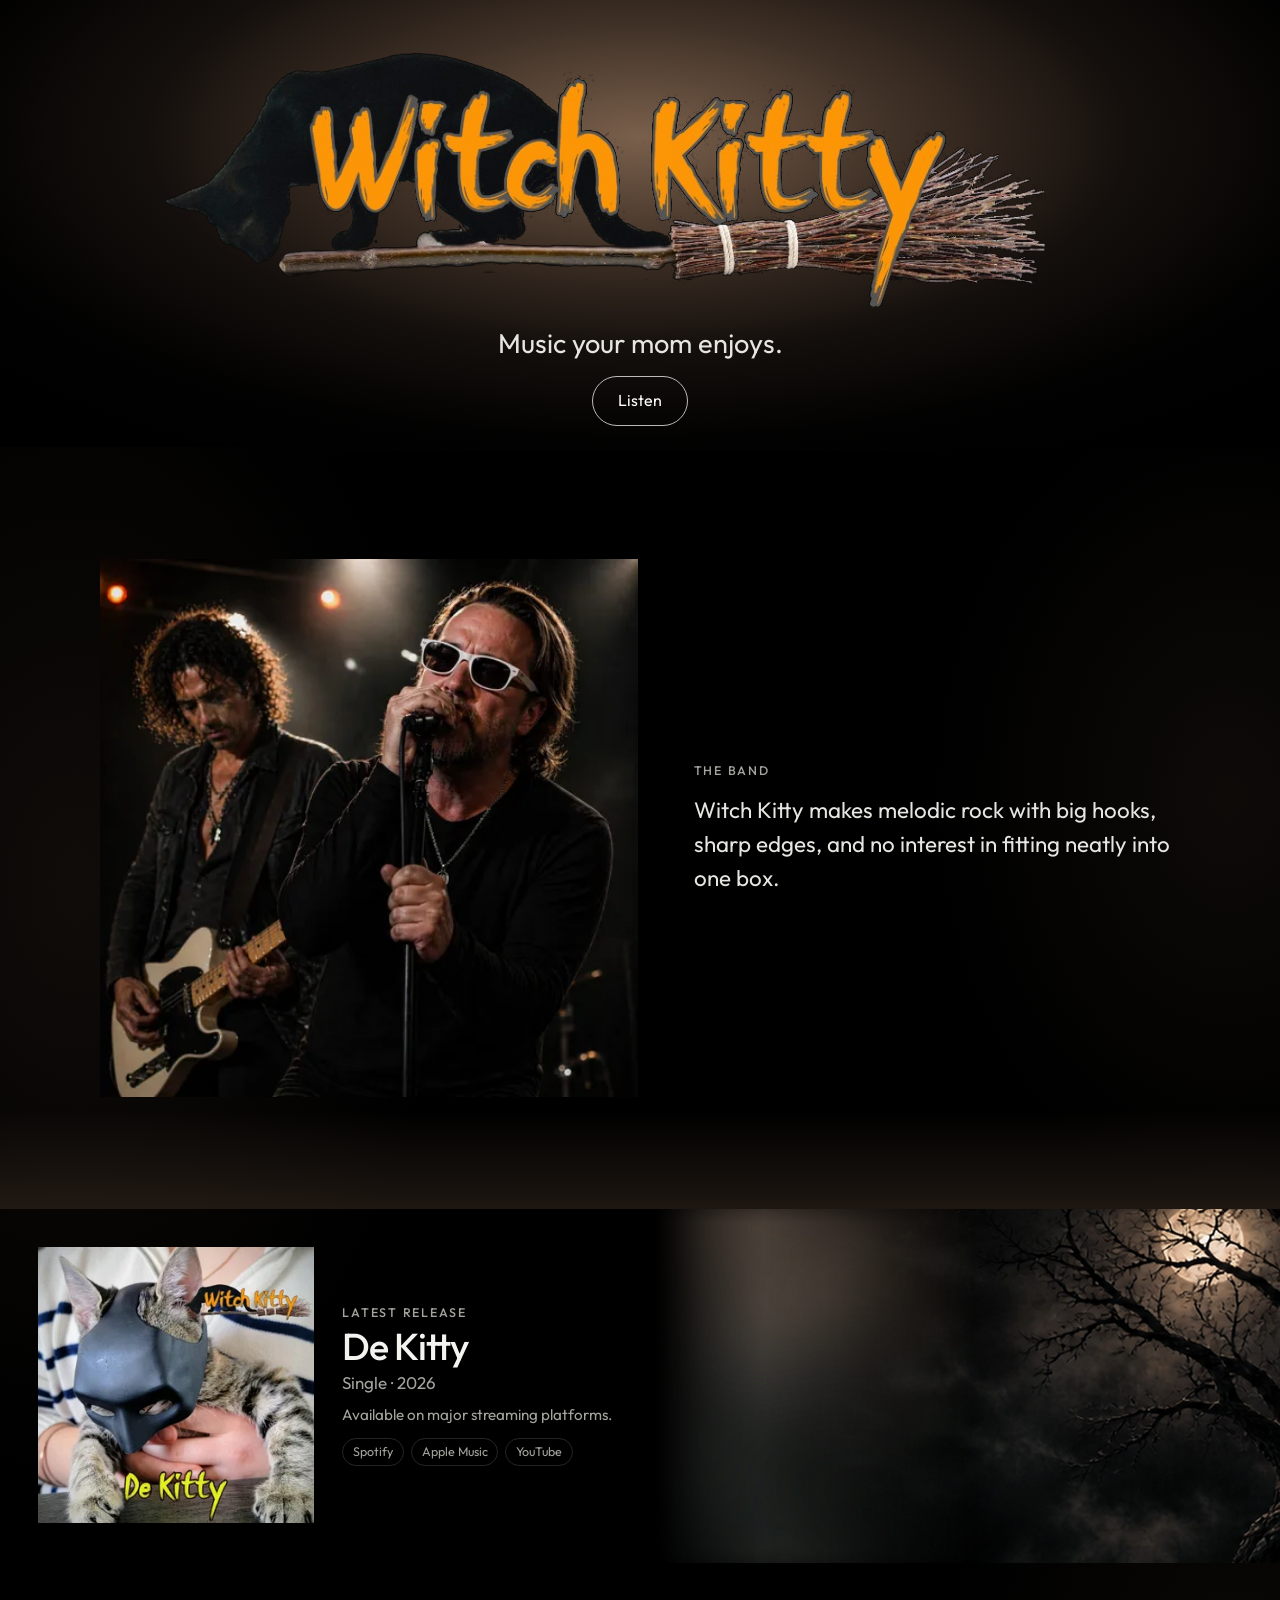
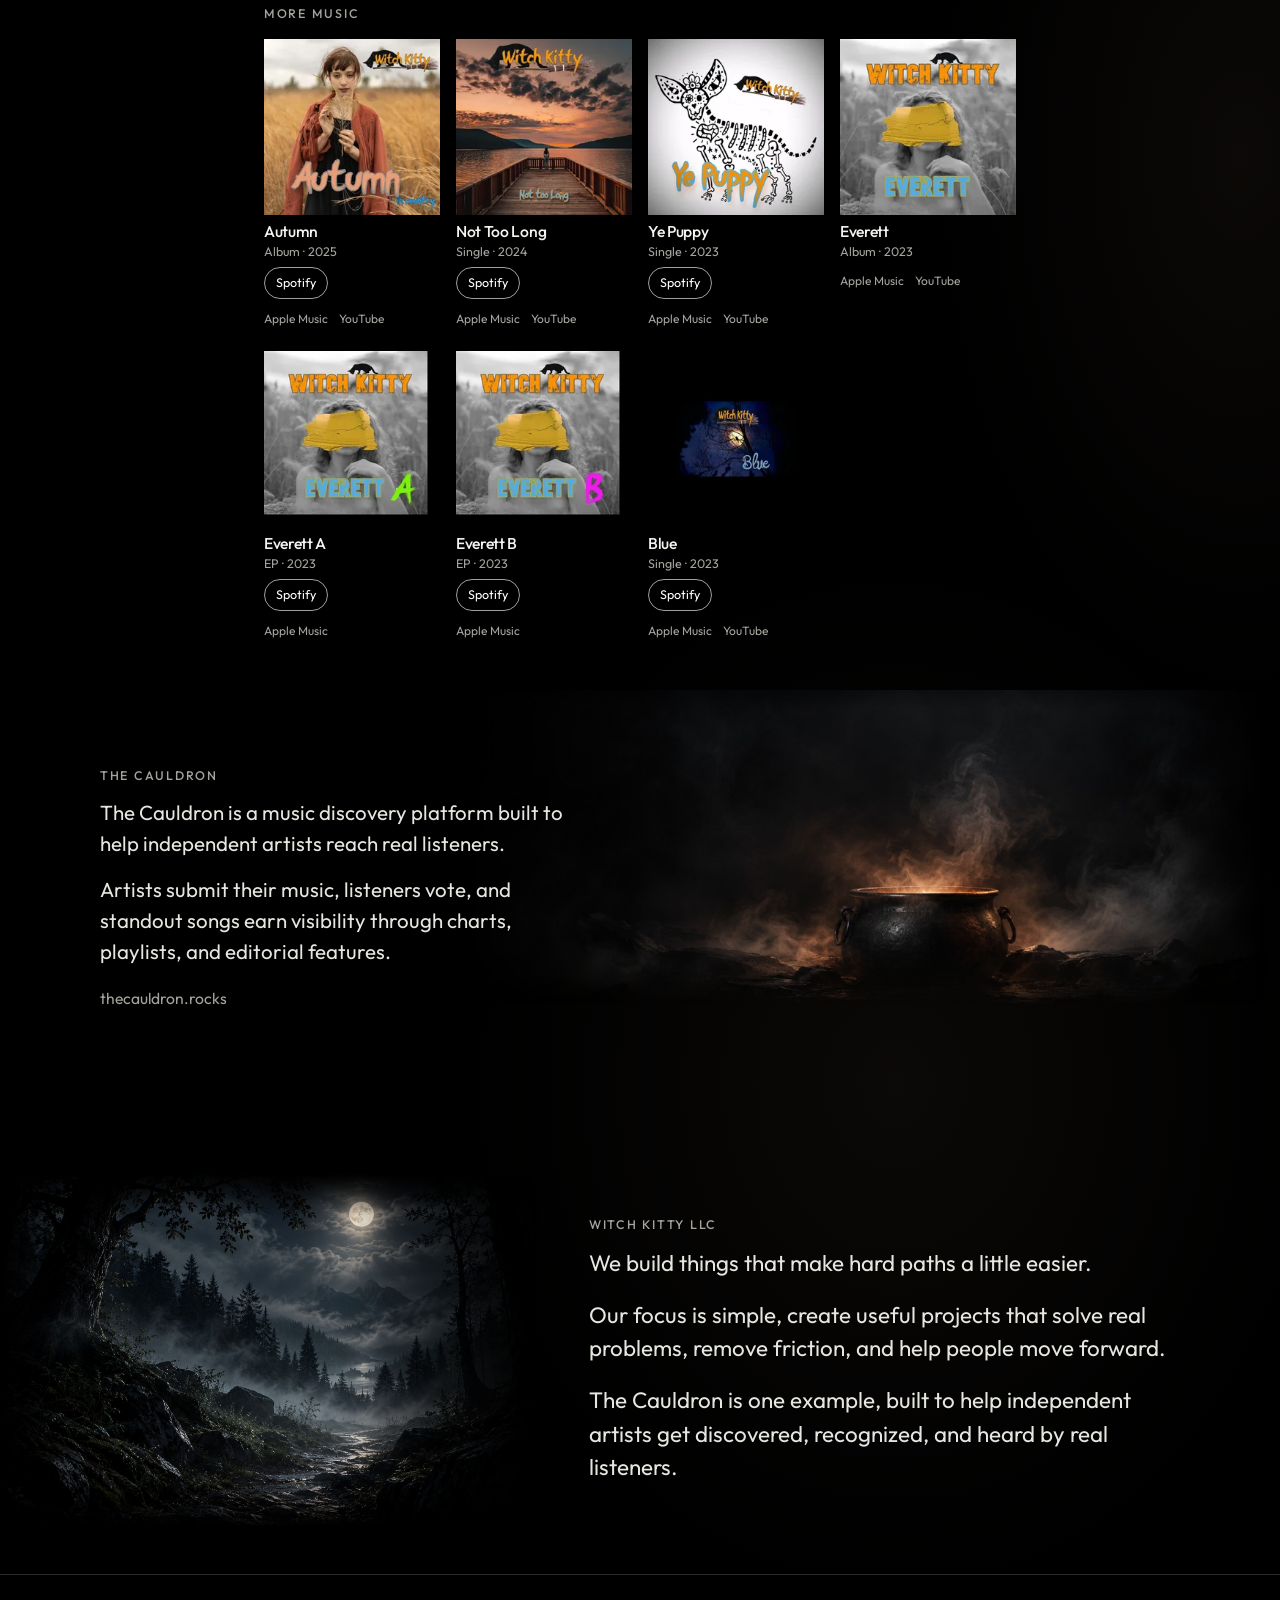
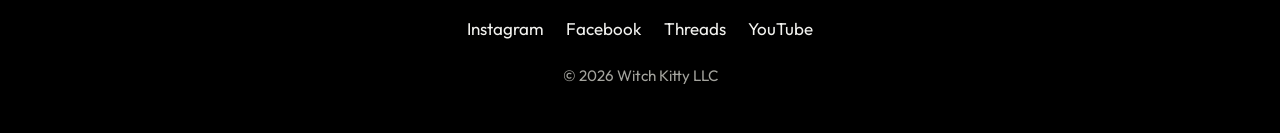
==== index.html @ fb74b69f "Publish the Witch Kitty site." ====
<!DOCTYPE html><html lang="en"> <head><meta charset="utf-8"><meta name="viewport" content="width=device-width, initial-scale=1"><title>Witch Kitty</title><meta name="description" content="Witch Kitty is an independent rock band. Listen to De Kitty, Autumn, and Everett."><meta name="theme-color" content="#000000"><link rel="icon" type="image/png" href="/favicon.png"><link rel="stylesheet" href="/_astro/index.DstU1QeK.css"></head> <body> <a class="skip" href="#band">Skip to content</a> <header class="hero"> <div class="hero-inner"> <svg class="logo-filter" aria-hidden="true"> <filter id="logo-matte" color-interpolation-filters="sRGB"> <feColorMatrix type="matrix" values="1 0 0 0 0  0 1 0 0 0  0 0 1 0 0  1 1 1 0 0"></feColorMatrix> <feComponentTransfer> <feFuncA type="linear" slope="7" intercept="-0.12"></feFuncA> </feComponentTransfer> </filter> </svg> <h1 class="logo-stage"> <img class="logo" src="/brand/witch-kitty-logo.jpg" alt="Witch Kitty" width="1024" height="576"> </h1> <p class="tagline">Music your mom enjoys.</p> <a class="button" href="#latest">Listen</a> </div> </header> <main> <section id="band"> <div class="wrap band-grid">  <img src="/_astro/band.JCL_UAm9_Z2qeycS.webp" srcset="/_astro/band.JCL_UAm9_28IfKF.webp 480w, /_astro/band.JCL_UAm9_2amEPX.webp 800w, /_astro/band.JCL_UAm9_Z2qeycS.webp 1024w" alt="Witch Kitty performing live" sizes="(min-width: 800px) 46vw, calc(100vw - 2.5rem)" loading="lazy" decoding="async" width="1024" height="1024" class="band-photo"> <div> <p class="kicker">The band</p> <p class="lede">Witch Kitty makes melodic rock with big hooks, sharp edges, and no interest in fitting neatly into one box.</p> </div> </div> </section> <section id="latest"> <img class="latest-scene" src="/atmosphere/de-kitty-night.jpg" alt="" width="1024" height="760"> <div class="wrap"> <div class="latest-grid">  <img src="/_astro/de-kitty.CbPsnACH_Z2pOJH9.webp" srcset="/_astro/de-kitty.CbPsnACH_qdS81.webp 320w, /_astro/de-kitty.CbPsnACH_Z1BWB2R.webp 480w" alt="Cover art for De Kitty" sizes="(min-width: 800px) 276px, 188px" loading="lazy" decoding="async" width="1600" height="1600" class="cover"> <div> <p class="kicker">Latest release</p> <h2 class="release-title">De Kitty</h2> <p class="meta">Single · 2026</p> <p class="availability">Available on major streaming platforms.</p> <div class="link-row"> <a href="https://open.spotify.com/album/5YMNlV4ACpWe46tuqGqrWU" target="_blank" rel="noopener noreferrer"> Spotify <span class="sr-only"> (opens in a new tab)</span> </a><a href="https://music.apple.com/us/album/de-kitty-single/1869797166" target="_blank" rel="noopener noreferrer"> Apple Music <span class="sr-only"> (opens in a new tab)</span> </a><a href="https://www.youtube.com/watch?v=NSsSqsf6B6Y" target="_blank" rel="noopener noreferrer"> YouTube <span class="sr-only"> (opens in a new tab)</span> </a> </div> </div> </div> </div> </section> <section id="music"> <div class="wrap"> <h2 class="kicker">More music</h2> <div class="music-grid"> <article class="discog-card">  <img src="/_astro/autumn.w_M3eqvc_Z1P8E7l.webp" srcset="/_astro/autumn.w_M3eqvc_2pqRMU.webp 240w, /_astro/autumn.w_M3eqvc_ZCiSOW.webp 400w, /_astro/autumn.w_M3eqvc_2do0KJ.webp 640w" alt="Cover art for Autumn" sizes="(min-width: 1040px) 240px, (min-width: 700px) 30vw, 46vw" loading="lazy" decoding="async" width="1600" height="1600" class="discog-art"> <h3 class="discog-title">Autumn</h3> <p class="discog-meta"> Album · 2025 </p>  <div class="discog-actions"> <a class="discog-primary" href="https://open.spotify.com/album/79o7CGjTcgGjBQBh024Rbw" target="_blank" rel="noopener noreferrer"> Spotify <span class="sr-only"> (opens in a new tab)</span> </a> <div class="discog-secondary"> <a href="https://music.apple.com/us/album/autumn/1814687927" target="_blank" rel="noopener noreferrer"> Apple Music <span class="sr-only"> (opens in a new tab)</span> </a><a href="https://www.youtube.com/playlist?list=OLAK5uy_npgWXmhZfXyJ3zF5RiyBjs9ccNzjzLhSk" target="_blank" rel="noopener noreferrer"> YouTube <span class="sr-only"> (opens in a new tab)</span> </a> </div> </div> </article><article class="discog-card">  <img src="/_astro/not-too-long.DeUDHf-M_2wyUw8.webp" srcset="/_astro/not-too-long.DeUDHf-M_2cAsvT.webp 240w, /_astro/not-too-long.DeUDHf-M_1weELK.webp 400w, /_astro/not-too-long.DeUDHf-M_Z1RgpxE.webp 640w" alt="Cover art for Not Too Long" sizes="(min-width: 1040px) 240px, (min-width: 700px) 30vw, 46vw" loading="lazy" decoding="async" width="800" height="800" class="discog-art"> <h3 class="discog-title">Not Too Long</h3> <p class="discog-meta"> Single · 2024 </p>  <div class="discog-actions"> <a class="discog-primary" href="https://open.spotify.com/album/25WzBol0HUblLsyAmoAOzF" target="_blank" rel="noopener noreferrer"> Spotify <span class="sr-only"> (opens in a new tab)</span> </a> <div class="discog-secondary"> <a href="https://music.apple.com/us/album/not-too-long-single/1724868363" target="_blank" rel="noopener noreferrer"> Apple Music <span class="sr-only"> (opens in a new tab)</span> </a><a href="https://www.youtube.com/watch?v=fK7zhIHB7Ys" target="_blank" rel="noopener noreferrer"> YouTube <span class="sr-only"> (opens in a new tab)</span> </a> </div> </div> </article><article class="discog-card">  <img src="/_astro/ye-puppy.B4413usN_1OQV1F.webp" srcset="/_astro/ye-puppy.B4413usN_Zwy7d.webp 240w, /_astro/ye-puppy.B4413usN_21TN3Q.webp 400w, /_astro/ye-puppy.B4413usN_Zczq9o.webp 640w" alt="Cover art for Ye Puppy" sizes="(min-width: 1040px) 240px, (min-width: 700px) 30vw, 46vw" loading="lazy" decoding="async" width="800" height="800" class="discog-art"> <h3 class="discog-title">Ye Puppy</h3> <p class="discog-meta"> Single · 2023 </p>  <div class="discog-actions"> <a class="discog-primary" href="https://open.spotify.com/album/6vb3mrTkhI30bTiHzpOcfP" target="_blank" rel="noopener noreferrer"> Spotify <span class="sr-only"> (opens in a new tab)</span> </a> <div class="discog-secondary"> <a href="https://music.apple.com/us/album/ye-puppy-single/1712551885" target="_blank" rel="noopener noreferrer"> Apple Music <span class="sr-only"> (opens in a new tab)</span> </a><a href="https://www.youtube.com/watch?v=nkI9njx2VTo" target="_blank" rel="noopener noreferrer"> YouTube <span class="sr-only"> (opens in a new tab)</span> </a> </div> </div> </article><article class="discog-card">  <img src="/_astro/everett.Br3tUrw9_Z2quvNG.webp" srcset="/_astro/everett.Br3tUrw9_xEs5C.webp 240w, /_astro/everett.Br3tUrw9_ZgqSOi.webp 400w, /_astro/everett.Br3tUrw9_xv3cF.webp 640w" alt="Cover art for Everett" sizes="(min-width: 1040px) 240px, (min-width: 700px) 30vw, 46vw" loading="lazy" decoding="async" width="1400" height="1400" class="discog-art"> <h3 class="discog-title">Everett</h3> <p class="discog-meta"> Album · 2023 </p>  <div class="discog-actions">  <div class="discog-secondary"> <a href="https://music.apple.com/us/album/everett/1708309922" target="_blank" rel="noopener noreferrer"> Apple Music <span class="sr-only"> (opens in a new tab)</span> </a><a href="https://www.youtube.com/playlist?list=OLAK5uy_me1bKmv3q228cgeIeQH1Qa451_tf45op0" target="_blank" rel="noopener noreferrer"> YouTube <span class="sr-only"> (opens in a new tab)</span> </a> </div> </div> </article><article class="discog-card">  <img src="/_astro/everett-a.Zk0hhs_9_ZQw0Ll.webp" srcset="/_astro/everett-a.Zk0hhs_9_Z2geXt.webp 240w, /_astro/everett-a.Zk0hhs_9_ZQmASo.webp 400w, /_astro/everett-a.Zk0hhs_9_Z2pDQq.webp 640w" alt="Cover art for Everett A" sizes="(min-width: 1040px) 240px, (min-width: 700px) 30vw, 46vw" loading="lazy" decoding="async" width="800" height="800" class="discog-art"> <h3 class="discog-title">Everett A</h3> <p class="discog-meta"> EP · 2023 </p>  <div class="discog-actions"> <a class="discog-primary" href="https://open.spotify.com/album/249OUfSLDBDlsRo0Oe7ISG" target="_blank" rel="noopener noreferrer"> Spotify <span class="sr-only"> (opens in a new tab)</span> </a> <div class="discog-secondary"> <a href="https://music.apple.com/us/album/everett-a-ep/1709833037" target="_blank" rel="noopener noreferrer"> Apple Music <span class="sr-only"> (opens in a new tab)</span> </a> </div> </div> </article><article class="discog-card">  <img src="/_astro/everett-b.gWb1XVJX_ZuHkX.webp" srcset="/_astro/everett-b.gWb1XVJX_NK3rT.webp 240w, /_astro/everett-b.gWb1XVJX_Zlis1.webp 400w, /_astro/everett-b.gWb1XVJX_NADyW.webp 640w" alt="Cover art for Everett B" sizes="(min-width: 1040px) 240px, (min-width: 700px) 30vw, 46vw" loading="lazy" decoding="async" width="800" height="800" class="discog-art"> <h3 class="discog-title">Everett B</h3> <p class="discog-meta"> EP · 2023 </p>  <div class="discog-actions"> <a class="discog-primary" href="https://open.spotify.com/album/5C3dQ3rcACZTDQ83hhqk67" target="_blank" rel="noopener noreferrer"> Spotify <span class="sr-only"> (opens in a new tab)</span> </a> <div class="discog-secondary"> <a href="https://music.apple.com/us/album/everett-b-ep/1709832702" target="_blank" rel="noopener noreferrer"> Apple Music <span class="sr-only"> (opens in a new tab)</span> </a> </div> </div> </article><article class="discog-card">  <img src="/_astro/blue.DB68soRW_1f7iSd.webp" srcset="/_astro/blue.DB68soRW_Z27GYOf.webp 240w, /_astro/blue.DB68soRW_28bt5B.webp 400w, /_astro/blue.DB68soRW_24pXMi.webp 640w" alt="Cover art for Blue" sizes="(min-width: 1040px) 240px, (min-width: 700px) 30vw, 46vw" loading="lazy" decoding="async" width="800" height="800" class="discog-art"> <h3 class="discog-title">Blue</h3> <p class="discog-meta"> Single · 2023 </p>  <div class="discog-actions"> <a class="discog-primary" href="https://open.spotify.com/album/1E59A1OLwhAtYGOIEWZFlB" target="_blank" rel="noopener noreferrer"> Spotify <span class="sr-only"> (opens in a new tab)</span> </a> <div class="discog-secondary"> <a href="https://music.apple.com/us/album/blue-single/1705007392" target="_blank" rel="noopener noreferrer"> Apple Music <span class="sr-only"> (opens in a new tab)</span> </a><a href="https://www.youtube.com/watch?v=EdI1g-h_0KM" target="_blank" rel="noopener noreferrer"> YouTube <span class="sr-only"> (opens in a new tab)</span> </a> </div> </div> </article> </div> </div> </section> <section id="cauldron"> <div class="wrap cauldron-layout"> <div class="cauldron-copy"> <h2 class="kicker">The Cauldron</h2> <p>
The Cauldron is a music discovery platform built to help
              independent artists reach real listeners.
</p> <p>
Artists submit their music, listeners vote, and standout songs
              earn visibility through charts, playlists, and editorial features.
</p> <a class="cauldron-url" href="https://thecauldron.rocks">thecauldron.rocks</a> </div> <img class="cauldron-scene" src="/atmosphere/cauldron.jpg" alt="" width="1024" height="576"> </div> </section> <section id="company" class="company"> <div class="wrap company-layout"> <img class="company-scene" src="/atmosphere/llc-night.jpg" alt="" width="1024" height="768"> <div class="company-copy"> <h2 class="kicker">Witch Kitty LLC</h2> <p>We build things that make hard paths a little easier.</p> <p>
Our focus is simple, create useful projects that solve real
              problems, remove friction, and help people move forward.
</p> <p>
The Cauldron is one example, built to help independent artists get
              discovered, recognized, and heard by real listeners.
</p> </div> </div> </section> </main> <footer class="site-footer"> <div class="wrap"> <ul class="socials"> <li> <a href="https://www.instagram.com/witchkittyband/" target="_blank" rel="noopener noreferrer"> Instagram <span class="sr-only"> (opens in a new tab)</span> </a> </li><li> <a href="https://www.facebook.com/witchkittyband" target="_blank" rel="noopener noreferrer"> Facebook <span class="sr-only"> (opens in a new tab)</span> </a> </li><li> <a href="https://www.threads.net/@witchkittyband" target="_blank" rel="noopener noreferrer"> Threads <span class="sr-only"> (opens in a new tab)</span> </a> </li><li> <a href="https://www.youtube.com/@witchkitty" target="_blank" rel="noopener noreferrer"> YouTube <span class="sr-only"> (opens in a new tab)</span> </a> </li> </ul> <p class="copyright">© 2026 Witch Kitty LLC</p> </div> </footer> </body> </html>
---- _astro/index.DstU1QeK.css ----
@font-face{font-family:Outfit;font-style:normal;font-display:swap;font-weight:400;src:url(/_astro/outfit-latin-ext-400-normal.5tcqmc2S.woff2)format("woff2"),url(/_astro/outfit-latin-ext-400-normal.DHm7mdGe.woff)format("woff");unicode-range:U+100-2BA,U+2BD-2C5,U+2C7-2CC,U+2CE-2D7,U+2DD-2FF,U+304,U+308,U+329,U+1D00-1DBF,U+1E00-1E9F,U+1EF2-1EFF,U+2020,U+20A0-20AB,U+20AD-20C0,U+2113,U+2C60-2C7F,U+A720-A7FF}@font-face{font-family:Outfit;font-style:normal;font-display:swap;font-weight:400;src:url(/_astro/outfit-latin-400-normal.BGsTXAXT.woff2)format("woff2"),url(/_astro/outfit-latin-400-normal.DMwTpYkH.woff)format("woff");unicode-range:U+??,U+131,U+152-153,U+2BB-2BC,U+2C6,U+2DA,U+2DC,U+304,U+308,U+329,U+2000-206F,U+20AC,U+2122,U+2191,U+2193,U+2212,U+2215,U+FEFF,U+FFFD}@font-face{font-family:Outfit;font-style:normal;font-display:swap;font-weight:500;src:url(/_astro/outfit-latin-ext-500-normal.zeox_O30.woff2)format("woff2"),url(/_astro/outfit-latin-ext-500-normal.DrCvqoFD.woff)format("woff");unicode-range:U+100-2BA,U+2BD-2C5,U+2C7-2CC,U+2CE-2D7,U+2DD-2FF,U+304,U+308,U+329,U+1D00-1DBF,U+1E00-1E9F,U+1EF2-1EFF,U+2020,U+20A0-20AB,U+20AD-20C0,U+2113,U+2C60-2C7F,U+A720-A7FF}@font-face{font-family:Outfit;font-style:normal;font-display:swap;font-weight:500;src:url(/_astro/outfit-latin-500-normal.DKnIMDSk.woff2)format("woff2"),url(/_astro/outfit-latin-500-normal.ClnHRwRh.woff)format("woff");unicode-range:U+??,U+131,U+152-153,U+2BB-2BC,U+2C6,U+2DA,U+2DC,U+304,U+308,U+329,U+2000-206F,U+20AC,U+2122,U+2191,U+2193,U+2212,U+2215,U+FEFF,U+FFFD}:root{--bg:#000;--text:#f3f3f0;--muted:#a4a49e;--soft:#e6e6e1;--line:#ffffff29;--line-strong:#ffffffb8;--raise:#101010;color-scheme:dark}*,:before,:after{box-sizing:border-box}html{background:var(--bg);scroll-behavior:smooth}body{background:var(--bg);color:var(--text);margin:0;font-family:Outfit,Segoe UI,sans-serif;font-size:1.0625rem;font-weight:400;line-height:1.6}h1,h2,h3{font-size:inherit;font-weight:inherit;margin:0}img{max-width:100%;height:auto}a{color:inherit}a:focus-visible,.button:focus-visible{outline-offset:3px;outline:2px solid #fff}.skip{color:#000;z-index:2;background:#fff;padding:.6rem .9rem;position:absolute;top:0;left:1rem;transform:translateY(-120%)}.skip:focus{transform:none}.wrap{width:min(1080px,100% - 2.5rem);margin-inline:auto}.hero{text-align:center;justify-content:center;align-items:center;padding:1.15rem 0 1.35rem;display:flex;overflow-x:clip}.hero-inner{width:min(980px,100% - 1.25rem);position:relative}.hero-inner:before{content:"";z-index:0;pointer-events:none;background:radial-gradient(at 50% 40%,#846852eb 0%,#564234b8 26%,#2a201a7a 48%,#100c0a2e 68%,#0000 82%);width:148%;height:128%;position:absolute;top:42%;left:50%;transform:translate(-50%,-50%)}.logo-filter{width:0;height:0;position:absolute;overflow:hidden}.logo-stage{z-index:1;margin:0;position:relative}.logo{z-index:1;filter:url(#logo-matte);width:100%;height:auto;margin:-13.5% 0 -11.5%;display:block;position:relative}.tagline{z-index:1;color:var(--soft);margin:0;font-size:clamp(1.2rem,2.5vw,1.7rem);font-weight:400;line-height:1.35;position:relative}.button{z-index:1;border:1px solid var(--line-strong);color:#fff;border-radius:999px;justify-content:center;align-items:center;min-height:44px;margin-top:.9rem;padding:.7rem 1.55rem;font-size:1rem;text-decoration:none;display:inline-flex;position:relative}.button:hover{color:#000;background:#fff}section{padding:5.25rem 0;scroll-margin-top:1.25rem}.kicker{color:var(--muted);letter-spacing:.14em;text-transform:uppercase;margin:0 0 .85rem;font-size:.78rem;font-weight:500}.band-grid,.latest-grid{gap:1.75rem;display:grid}.band-photo,.cover{width:100%;height:auto;display:block}.lede,.company p{max-width:38rem;color:var(--soft);margin:0;font-size:clamp(1.15rem,2vw,1.4rem);line-height:1.5}.company p+p{margin-top:1.15rem}.release-title{letter-spacing:-.035em;margin:0;font-size:clamp(2.5rem,6vw,4.25rem);font-weight:500;line-height:.95}.meta{color:var(--muted);margin:.85rem 0 0}.link-row{flex-wrap:wrap;gap:.6rem;margin-top:1.4rem;display:flex}.link-row a{border:1px solid var(--line);border-radius:999px;align-items:center;min-height:44px;padding:.4rem .9rem;font-size:.95rem;text-decoration:none;display:inline-flex}.link-row a:hover{border-color:#fff}.music-grid{gap:1.15rem .8rem;display:grid}#cauldron{padding:2.5rem 0 2.75rem;overflow:hidden}.cauldron-copy{z-index:1;position:relative}#cauldron .cauldron-copy>h2{margin-bottom:.75rem}#cauldron .cauldron-copy p{max-width:36rem;color:var(--soft);margin:0;font-size:clamp(1.05rem,1.7vw,1.28rem);line-height:1.5}#cauldron .cauldron-copy p+p{margin-top:1rem}.cauldron-url{color:var(--muted);margin-top:1.15rem;font-size:.98rem;text-decoration:none;display:inline-block}.cauldron-url:hover{color:var(--text)}.cauldron-scene{object-fit:cover;object-position:center 58%;width:100%;height:13.5rem;box-shadow:none;pointer-events:none;-webkit-mask-composite:source-in;border:0;outline:0;margin-top:1.35rem;display:block;mask-image:linear-gradient(90deg,#0000 0%,#000 10% 90%,#0000 100%),linear-gradient(#0000 0%,#000 16% 84%,#0000 100%);mask-composite:intersect}.site-footer{border-top:1px solid var(--line);text-align:center;padding:2.5rem 0 2.75rem;position:relative}.socials{flex-wrap:wrap;justify-content:center;gap:.85rem 1.4rem;margin:0;padding:0;list-style:none;display:flex}.socials a{color:var(--text);text-decoration:none}.socials a:hover{text-underline-offset:.2em;text-decoration:underline}.copyright{color:var(--muted);margin:1.4rem 0 0;font-size:.95rem}.sr-only{clip:rect(0, 0, 0, 0);white-space:nowrap;border:0;width:1px;height:1px;margin:-1px;padding:0;position:absolute;overflow:hidden}@media (width>=800px){section{padding:7rem 0}.band-grid{grid-template-columns:1.05fr .95fr;align-items:center;gap:3.5rem}.latest-grid{grid-template-columns:minmax(0,1.15fr) minmax(0,.85fr);align-items:center;gap:3.25rem}}#latest{padding:2rem 0 2.15rem}#latest .latest-grid{place-items:center start;gap:1rem}#latest .cover{width:11.75rem}#latest .kicker{margin-bottom:.35rem}#latest .release-title{font-size:clamp(1.85rem,3vw,2.35rem)}#latest .meta{margin-top:.3rem}#latest .availability{color:var(--muted);margin:.4rem 0 0;font-size:.95rem}#latest .link-row{gap:.4rem;margin-top:.7rem}#latest .link-row a{min-height:0;color:var(--muted);border-color:#ffffff24;padding:.18rem .62rem;font-size:.78rem}#latest .link-row a:hover{color:var(--text);border-color:#fff6}.latest-scene{display:none}@media (width>=800px){#latest{padding:2.35rem 0 2.5rem;overflow:hidden}#latest .wrap{width:min(38rem,50% - 1.5rem);margin-left:clamp(1.25rem,3vw,2.75rem);margin-right:auto;padding-right:0}#latest .latest-grid{grid-template-columns:17.25rem minmax(0,1fr);gap:1.75rem;width:100%}#latest .cover{width:17.25rem}#latest:before{content:"";z-index:0;filter:blur(36px)brightness(3.1)saturate(1.25);opacity:1;pointer-events:none;-webkit-mask-composite:source-in;background-image:url(/atmosphere/de-kitty-night.jpg);background-position:100% 58%;background-repeat:no-repeat;background-size:250% 210%;position:absolute;inset:-14% 0 -14% calc(clamp(1.25rem,3vw,2.75rem) + min(38rem,50% - 1.5rem) + .35rem);mask-image:linear-gradient(90deg,#0000 0%,#00000073 8%,#000000e6 18%,#000 30%),linear-gradient(#0000 0%,#000 14% 86%,#0000 100%);mask-composite:intersect}.latest-scene{z-index:1;object-fit:cover;object-position:right center;pointer-events:none;width:50%;height:100%;display:block;position:absolute;top:0;right:0;mask-image:linear-gradient(90deg,#0000 0%,#00000047 18%,#000 52%)}}#music{padding:2.35rem 0 2.5rem}#music>.wrap>.kicker{margin-bottom:.95rem}#music .music-grid{grid-template-columns:repeat(2,minmax(0,10.75rem));justify-content:center}#music .discog-card{min-width:0}#music .discog-art{aspect-ratio:1;object-fit:cover;width:100%;height:auto;display:block}#music .discog-title{letter-spacing:-.02em;margin:.42rem 0 0;font-size:.98rem;font-weight:500;line-height:1.25}#music .discog-meta,#music .discog-note{color:var(--muted);margin:.12rem 0 0;font-size:.78rem;line-height:1.35}#music .discog-actions{flex-direction:column;align-items:flex-start;gap:.32rem;margin-top:.42rem;display:flex}#music .discog-primary{color:#fff;border:1px solid #ffffff9e;border-radius:999px;align-items:center;min-height:32px;padding:.12rem .68rem;font-size:.78rem;text-decoration:none;display:inline-flex}#music .discog-primary:hover{color:#000;background:#fff}#music .discog-secondary{flex-wrap:wrap;gap:.15rem .7rem;display:flex}#music .discog-secondary a{min-height:28px;color:var(--muted);align-items:center;padding:.05rem 0;font-size:.75rem;text-decoration:none;display:inline-flex}#music .discog-secondary a:hover{color:var(--text)}@media (width>=700px){#music .wrap{width:min(35rem,100% - 2.5rem)}#music .music-grid{grid-template-columns:repeat(3,minmax(0,11rem));gap:1.2rem 1rem}}@media (width>=860px){#music{padding:2.6rem 0 2.85rem}#music .wrap{width:min(47rem,100% - 2.5rem)}#music .music-grid{grid-template-columns:repeat(4,minmax(0,11rem))}}main{background-image:radial-gradient(42% 32% at 6% 16%,#4e3c3033,#0000 68%),radial-gradient(34% 28% at 97% 48%,#4032282e,#0000 70%),radial-gradient(46% 26% at 70% 82%,#342a2238,#0000 72%)}#band,#latest,#music,#cauldron,#company{isolation:isolate;position:relative}#band>.wrap,#latest>.wrap,#music>.wrap,#cauldron>.wrap,#company>.wrap{z-index:1;position:relative}#band{background:radial-gradient(34% 78% at 96% 46%,#54423429,#0000 68%)}#band:after{content:"";z-index:0;pointer-events:none;background:linear-gradient(#0000 18%,#3a2c2280);height:7.5rem;position:absolute;bottom:0;left:0;right:0}#company{padding:2.5rem 0 2.75rem;overflow:hidden}#company .company-copy>h2{margin-bottom:.75rem}.company-scene{object-fit:cover;object-position:center 46%;width:100%;height:14rem;box-shadow:none;-webkit-mask-composite:source-in;border:0;outline:0;display:block;mask-image:linear-gradient(90deg,#0000 0%,#000 7% 88%,#0000 100%),linear-gradient(#0000 0%,#000 8% 92%,#0000 100%);mask-composite:intersect}@media (width>=800px){#company{--llc-wrap:min(1080px, 100vw - 2.5rem);padding:3rem 0}.company-layout{grid-template-columns:minmax(0,.85fr) minmax(0,1.15fr);align-items:center;gap:2.5rem 3.25rem;display:grid}.company-scene{width:calc(100% + (100vw - var(--llc-wrap)) / 2);max-width:none;margin-left:calc((var(--llc-wrap) - 100vw) / 2);object-position:center 44%;-webkit-mask-composite:source-in;height:22rem;mask-image:linear-gradient(90deg,#0000 0%,#00000059 4%,#000 12% 62%,#0000 100%),linear-gradient(#0000 0%,#000 12% 86%,#0000 100%);mask-composite:intersect}.cauldron-layout{min-height:22rem;display:block;position:relative}.cauldron-copy{width:min(34rem,46%);padding:2.25rem 0}.cauldron-scene{z-index:0;object-fit:cover;object-position:center 74%;-webkit-mask-composite:source-in;width:74%;height:100%;margin:0;position:absolute;top:0;bottom:0;left:34%;transform:translateY(-22%);mask-image:linear-gradient(90deg,#0000 0%,#00000073 12%,#000 28% 86%,#0000 100%),linear-gradient(#0000 0%,#000 16% 84%,#0000 100%);mask-composite:intersect}}@media (prefers-reduced-motion:reduce){html{scroll-behavior:auto}}
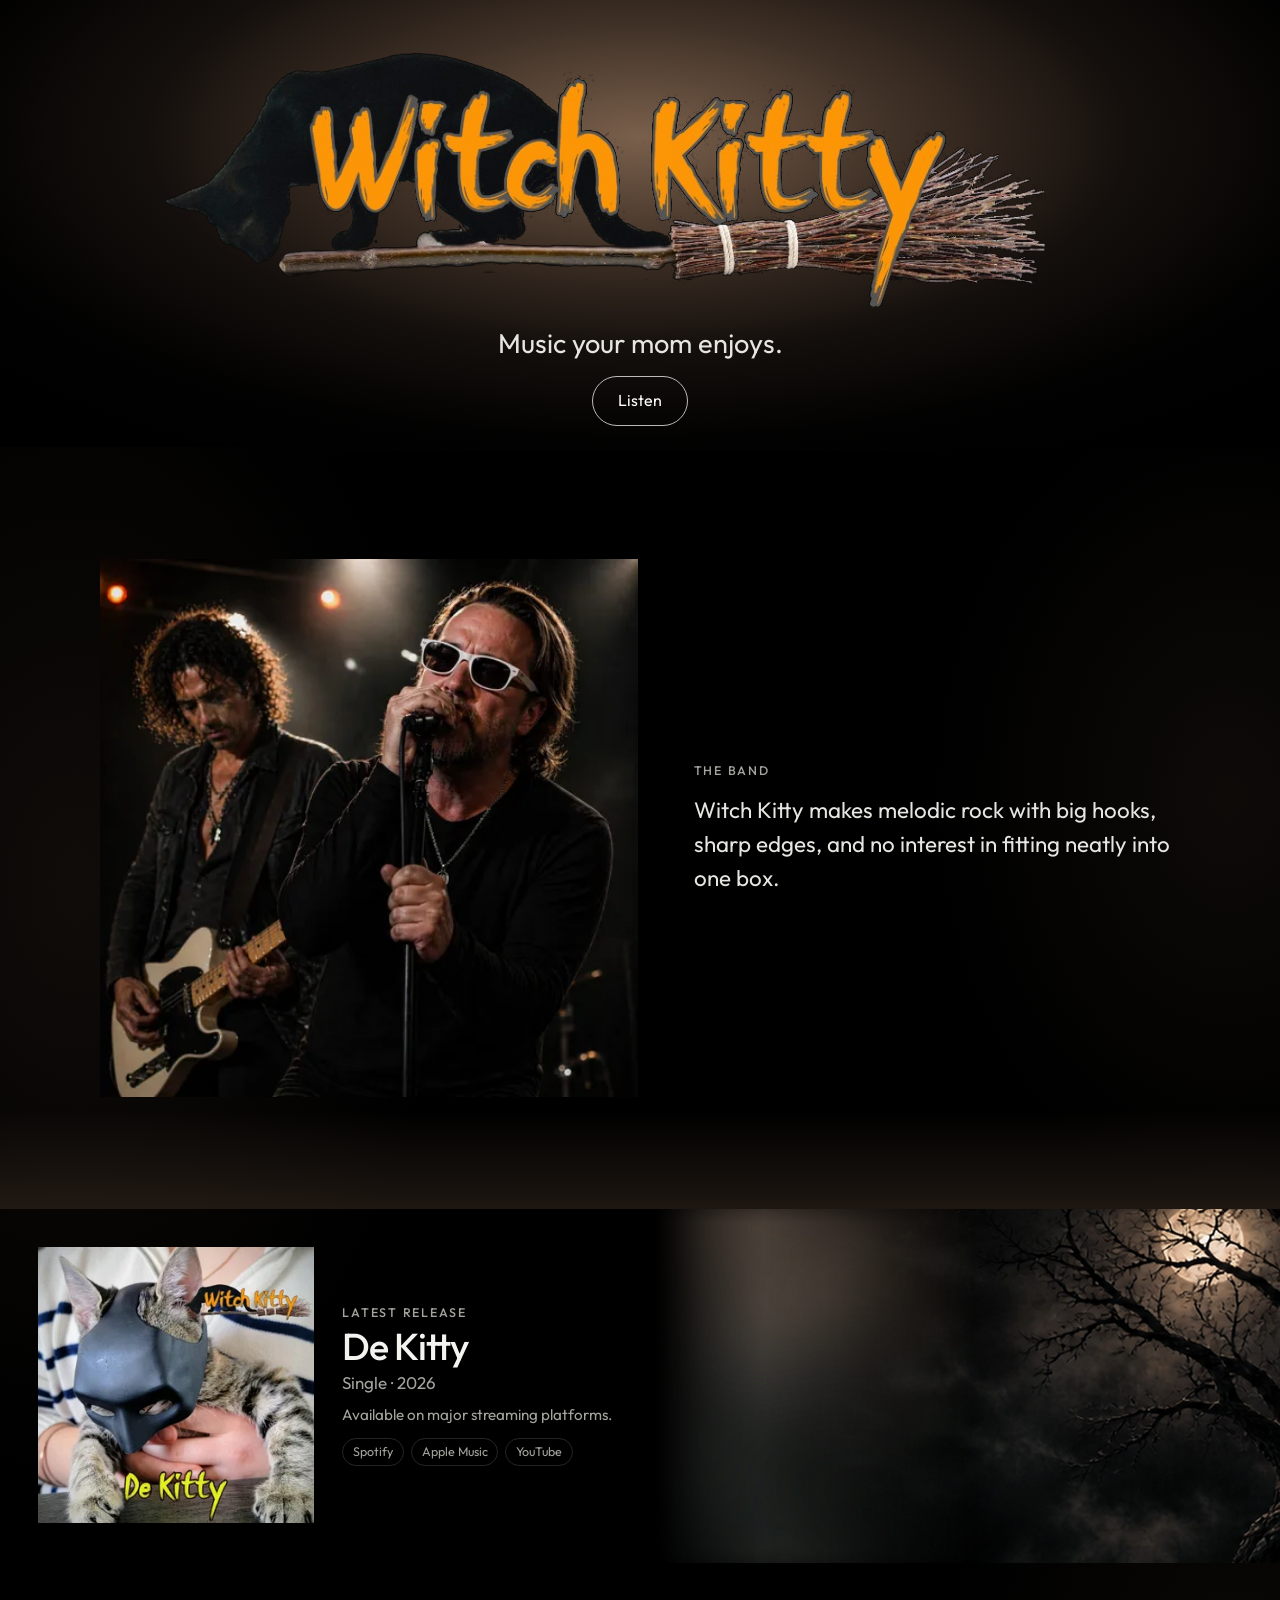
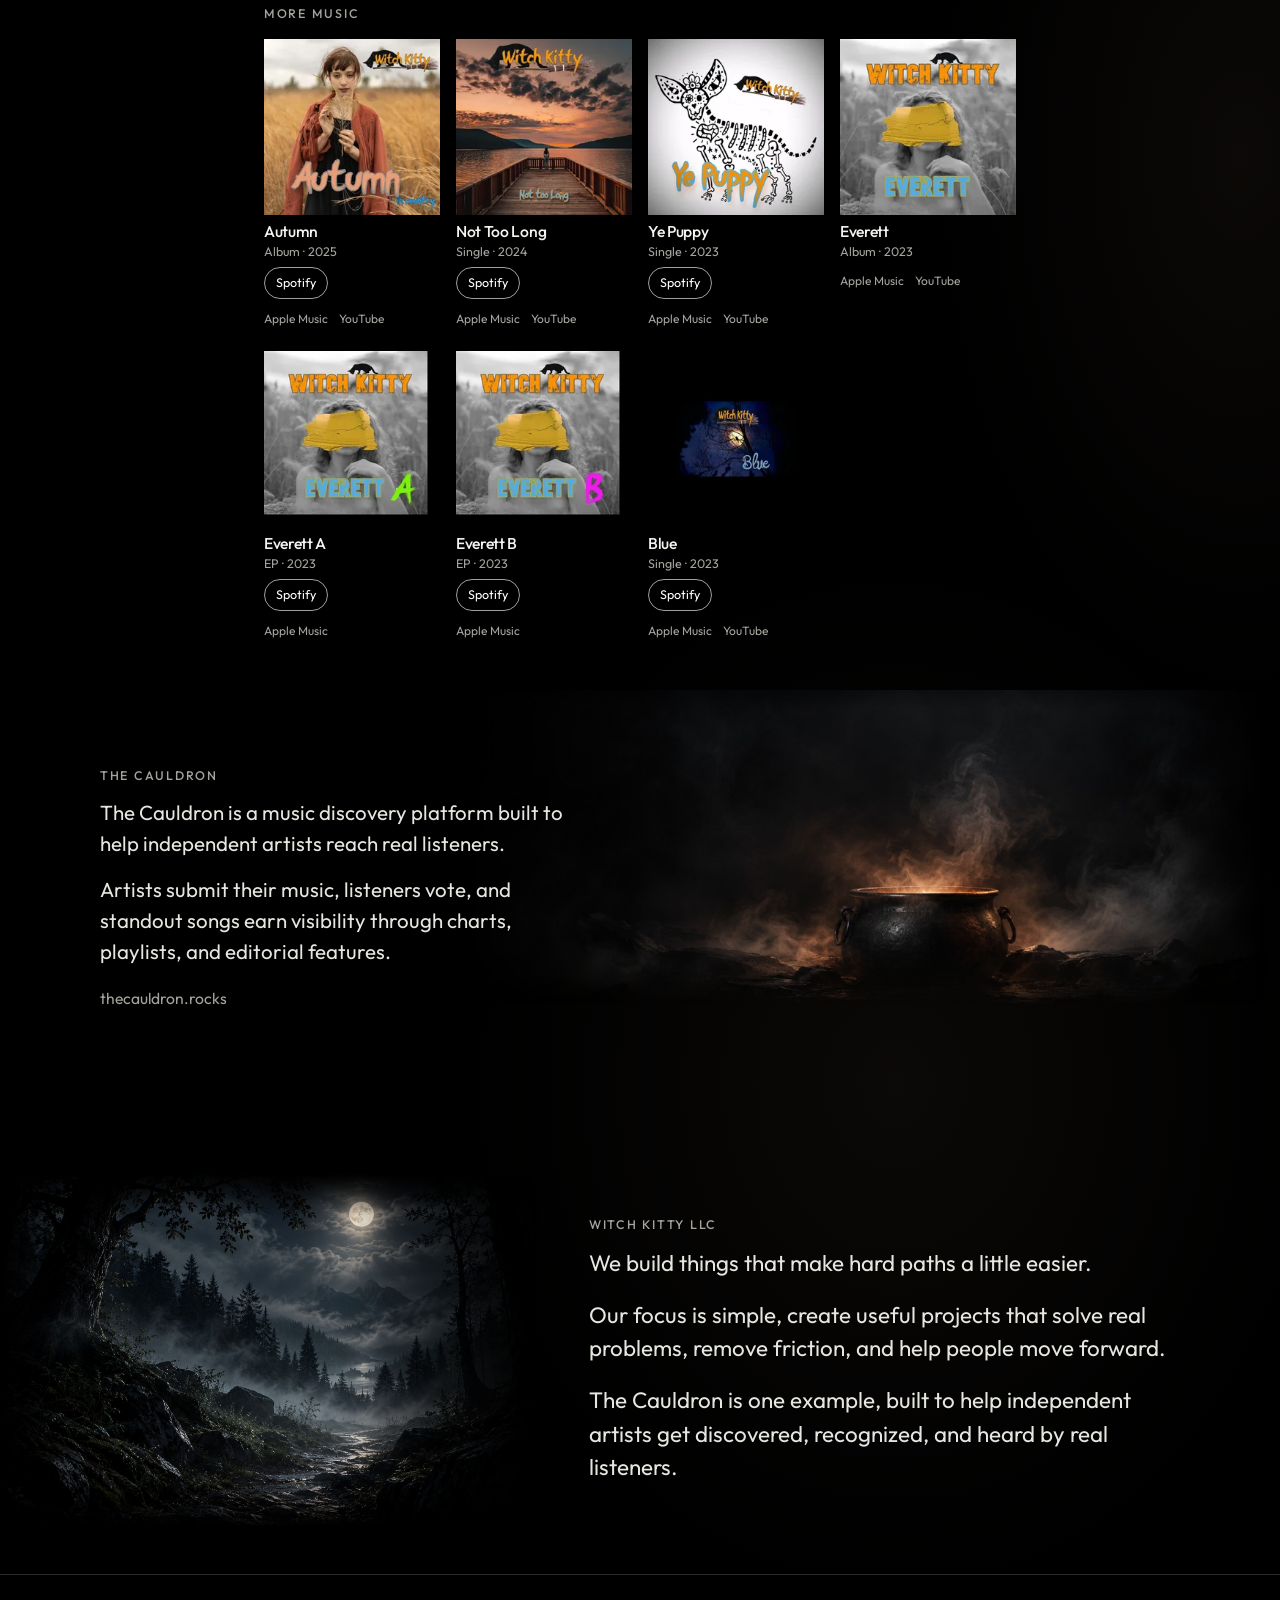
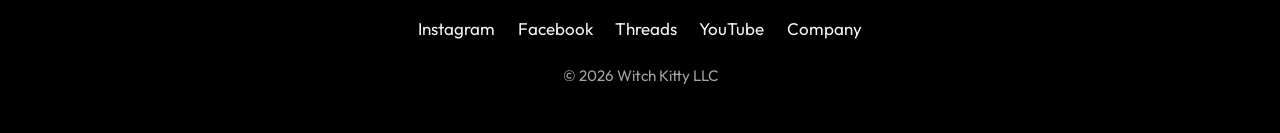
==== commit a4eac97b: "Remove the unapproved Cauldron chart and finish the company page details. Co-authored-by: Cursor <cu" ====
--- a/index.html
+++ b/index.html
@@ -1,4 +1,4 @@
-<!DOCTYPE html><html lang="en"> <head><meta charset="utf-8"><meta name="viewport" content="width=device-width, initial-scale=1"><title>Witch Kitty</title><meta name="description" content="Witch Kitty is an independent rock band. Listen to De Kitty, Autumn, and Everett."><meta name="theme-color" content="#000000"><link rel="icon" type="image/png" href="/favicon.png"><link rel="stylesheet" href="/_astro/index.DstU1QeK.css"></head> <body> <a class="skip" href="#band">Skip to content</a> <header class="hero"> <div class="hero-inner"> <svg class="logo-filter" aria-hidden="true"> <filter id="logo-matte" color-interpolation-filters="sRGB"> <feColorMatrix type="matrix" values="1 0 0 0 0  0 1 0 0 0  0 0 1 0 0  1 1 1 0 0"></feColorMatrix> <feComponentTransfer> <feFuncA type="linear" slope="7" intercept="-0.12"></feFuncA> </feComponentTransfer> </filter> </svg> <h1 class="logo-stage"> <img class="logo" src="/brand/witch-kitty-logo.jpg" alt="Witch Kitty" width="1024" height="576"> </h1> <p class="tagline">Music your mom enjoys.</p> <a class="button" href="#latest">Listen</a> </div> </header> <main> <section id="band"> <div class="wrap band-grid">  <img src="/_astro/band.JCL_UAm9_Z2qeycS.webp" srcset="/_astro/band.JCL_UAm9_28IfKF.webp 480w, /_astro/band.JCL_UAm9_2amEPX.webp 800w, /_astro/band.JCL_UAm9_Z2qeycS.webp 1024w" alt="Witch Kitty performing live" sizes="(min-width: 800px) 46vw, calc(100vw - 2.5rem)" loading="lazy" decoding="async" width="1024" height="1024" class="band-photo"> <div> <p class="kicker">The band</p> <p class="lede">Witch Kitty makes melodic rock with big hooks, sharp edges, and no interest in fitting neatly into one box.</p> </div> </div> </section> <section id="latest"> <img class="latest-scene" src="/atmosphere/de-kitty-night.jpg" alt="" width="1024" height="760"> <div class="wrap"> <div class="latest-grid">  <img src="/_astro/de-kitty.CbPsnACH_Z2pOJH9.webp" srcset="/_astro/de-kitty.CbPsnACH_qdS81.webp 320w, /_astro/de-kitty.CbPsnACH_Z1BWB2R.webp 480w" alt="Cover art for De Kitty" sizes="(min-width: 800px) 276px, 188px" loading="lazy" decoding="async" width="1600" height="1600" class="cover"> <div> <p class="kicker">Latest release</p> <h2 class="release-title">De Kitty</h2> <p class="meta">Single · 2026</p> <p class="availability">Available on major streaming platforms.</p> <div class="link-row"> <a href="https://open.spotify.com/album/5YMNlV4ACpWe46tuqGqrWU" target="_blank" rel="noopener noreferrer"> Spotify <span class="sr-only"> (opens in a new tab)</span> </a><a href="https://music.apple.com/us/album/de-kitty-single/1869797166" target="_blank" rel="noopener noreferrer"> Apple Music <span class="sr-only"> (opens in a new tab)</span> </a><a href="https://www.youtube.com/watch?v=NSsSqsf6B6Y" target="_blank" rel="noopener noreferrer"> YouTube <span class="sr-only"> (opens in a new tab)</span> </a> </div> </div> </div> </div> </section> <section id="music"> <div class="wrap"> <h2 class="kicker">More music</h2> <div class="music-grid"> <article class="discog-card">  <img src="/_astro/autumn.w_M3eqvc_Z1P8E7l.webp" srcset="/_astro/autumn.w_M3eqvc_2pqRMU.webp 240w, /_astro/autumn.w_M3eqvc_ZCiSOW.webp 400w, /_astro/autumn.w_M3eqvc_2do0KJ.webp 640w" alt="Cover art for Autumn" sizes="(min-width: 1040px) 240px, (min-width: 700px) 30vw, 46vw" loading="lazy" decoding="async" width="1600" height="1600" class="discog-art"> <h3 class="discog-title">Autumn</h3> <p class="discog-meta"> Album · 2025 </p>  <div class="discog-actions"> <a class="discog-primary" href="https://open.spotify.com/album/79o7CGjTcgGjBQBh024Rbw" target="_blank" rel="noopener noreferrer"> Spotify <span class="sr-only"> (opens in a new tab)</span> </a> <div class="discog-secondary"> <a href="https://music.apple.com/us/album/autumn/1814687927" target="_blank" rel="noopener noreferrer"> Apple Music <span class="sr-only"> (opens in a new tab)</span> </a><a href="https://www.youtube.com/playlist?list=OLAK5uy_npgWXmhZfXyJ3zF5RiyBjs9ccNzjzLhSk" target="_blank" rel="noopener noreferrer"> YouTube <span class="sr-only"> (opens in a new tab)</span> </a> </div> </div> </article><article class="discog-card">  <img src="/_astro/not-too-long.DeUDHf-M_2wyUw8.webp" srcset="/_astro/not-too-long.DeUDHf-M_2cAsvT.webp 240w, /_astro/not-too-long.DeUDHf-M_1weELK.webp 400w, /_astro/not-too-long.DeUDHf-M_Z1RgpxE.webp 640w" alt="Cover art for Not Too Long" sizes="(min-width: 1040px) 240px, (min-width: 700px) 30vw, 46vw" loading="lazy" decoding="async" width="800" height="800" class="discog-art"> <h3 class="discog-title">Not Too Long</h3> <p class="discog-meta"> Single · 2024 </p>  <div class="discog-actions"> <a class="discog-primary" href="https://open.spotify.com/album/25WzBol0HUblLsyAmoAOzF" target="_blank" rel="noopener noreferrer"> Spotify <span class="sr-only"> (opens in a new tab)</span> </a> <div class="discog-secondary"> <a href="https://music.apple.com/us/album/not-too-long-single/1724868363" target="_blank" rel="noopener noreferrer"> Apple Music <span class="sr-only"> (opens in a new tab)</span> </a><a href="https://www.youtube.com/watch?v=fK7zhIHB7Ys" target="_blank" rel="noopener noreferrer"> YouTube <span class="sr-only"> (opens in a new tab)</span> </a> </div> </div> </article><article class="discog-card">  <img src="/_astro/ye-puppy.B4413usN_1OQV1F.webp" srcset="/_astro/ye-puppy.B4413usN_Zwy7d.webp 240w, /_astro/ye-puppy.B4413usN_21TN3Q.webp 400w, /_astro/ye-puppy.B4413usN_Zczq9o.webp 640w" alt="Cover art for Ye Puppy" sizes="(min-width: 1040px) 240px, (min-width: 700px) 30vw, 46vw" loading="lazy" decoding="async" width="800" height="800" class="discog-art"> <h3 class="discog-title">Ye Puppy</h3> <p class="discog-meta"> Single · 2023 </p>  <div class="discog-actions"> <a class="discog-primary" href="https://open.spotify.com/album/6vb3mrTkhI30bTiHzpOcfP" target="_blank" rel="noopener noreferrer"> Spotify <span class="sr-only"> (opens in a new tab)</span> </a> <div class="discog-secondary"> <a href="https://music.apple.com/us/album/ye-puppy-single/1712551885" target="_blank" rel="noopener noreferrer"> Apple Music <span class="sr-only"> (opens in a new tab)</span> </a><a href="https://www.youtube.com/watch?v=nkI9njx2VTo" target="_blank" rel="noopener noreferrer"> YouTube <span class="sr-only"> (opens in a new tab)</span> </a> </div> </div> </article><article class="discog-card">  <img src="/_astro/everett.Br3tUrw9_Z2quvNG.webp" srcset="/_astro/everett.Br3tUrw9_xEs5C.webp 240w, /_astro/everett.Br3tUrw9_ZgqSOi.webp 400w, /_astro/everett.Br3tUrw9_xv3cF.webp 640w" alt="Cover art for Everett" sizes="(min-width: 1040px) 240px, (min-width: 700px) 30vw, 46vw" loading="lazy" decoding="async" width="1400" height="1400" class="discog-art"> <h3 class="discog-title">Everett</h3> <p class="discog-meta"> Album · 2023 </p>  <div class="discog-actions">  <div class="discog-secondary"> <a href="https://music.apple.com/us/album/everett/1708309922" target="_blank" rel="noopener noreferrer"> Apple Music <span class="sr-only"> (opens in a new tab)</span> </a><a href="https://www.youtube.com/playlist?list=OLAK5uy_me1bKmv3q228cgeIeQH1Qa451_tf45op0" target="_blank" rel="noopener noreferrer"> YouTube <span class="sr-only"> (opens in a new tab)</span> </a> </div> </div> </article><article class="discog-card">  <img src="/_astro/everett-a.Zk0hhs_9_ZQw0Ll.webp" srcset="/_astro/everett-a.Zk0hhs_9_Z2geXt.webp 240w, /_astro/everett-a.Zk0hhs_9_ZQmASo.webp 400w, /_astro/everett-a.Zk0hhs_9_Z2pDQq.webp 640w" alt="Cover art for Everett A" sizes="(min-width: 1040px) 240px, (min-width: 700px) 30vw, 46vw" loading="lazy" decoding="async" width="800" height="800" class="discog-art"> <h3 class="discog-title">Everett A</h3> <p class="discog-meta"> EP · 2023 </p>  <div class="discog-actions"> <a class="discog-primary" href="https://open.spotify.com/album/249OUfSLDBDlsRo0Oe7ISG" target="_blank" rel="noopener noreferrer"> Spotify <span class="sr-only"> (opens in a new tab)</span> </a> <div class="discog-secondary"> <a href="https://music.apple.com/us/album/everett-a-ep/1709833037" target="_blank" rel="noopener noreferrer"> Apple Music <span class="sr-only"> (opens in a new tab)</span> </a> </div> </div> </article><article class="discog-card">  <img src="/_astro/everett-b.gWb1XVJX_ZuHkX.webp" srcset="/_astro/everett-b.gWb1XVJX_NK3rT.webp 240w, /_astro/everett-b.gWb1XVJX_Zlis1.webp 400w, /_astro/everett-b.gWb1XVJX_NADyW.webp 640w" alt="Cover art for Everett B" sizes="(min-width: 1040px) 240px, (min-width: 700px) 30vw, 46vw" loading="lazy" decoding="async" width="800" height="800" class="discog-art"> <h3 class="discog-title">Everett B</h3> <p class="discog-meta"> EP · 2023 </p>  <div class="discog-actions"> <a class="discog-primary" href="https://open.spotify.com/album/5C3dQ3rcACZTDQ83hhqk67" target="_blank" rel="noopener noreferrer"> Spotify <span class="sr-only"> (opens in a new tab)</span> </a> <div class="discog-secondary"> <a href="https://music.apple.com/us/album/everett-b-ep/1709832702" target="_blank" rel="noopener noreferrer"> Apple Music <span class="sr-only"> (opens in a new tab)</span> </a> </div> </div> </article><article class="discog-card">  <img src="/_astro/blue.DB68soRW_1f7iSd.webp" srcset="/_astro/blue.DB68soRW_Z27GYOf.webp 240w, /_astro/blue.DB68soRW_28bt5B.webp 400w, /_astro/blue.DB68soRW_24pXMi.webp 640w" alt="Cover art for Blue" sizes="(min-width: 1040px) 240px, (min-width: 700px) 30vw, 46vw" loading="lazy" decoding="async" width="800" height="800" class="discog-art"> <h3 class="discog-title">Blue</h3> <p class="discog-meta"> Single · 2023 </p>  <div class="discog-actions"> <a class="discog-primary" href="https://open.spotify.com/album/1E59A1OLwhAtYGOIEWZFlB" target="_blank" rel="noopener noreferrer"> Spotify <span class="sr-only"> (opens in a new tab)</span> </a> <div class="discog-secondary"> <a href="https://music.apple.com/us/album/blue-single/1705007392" target="_blank" rel="noopener noreferrer"> Apple Music <span class="sr-only"> (opens in a new tab)</span> </a><a href="https://www.youtube.com/watch?v=EdI1g-h_0KM" target="_blank" rel="noopener noreferrer"> YouTube <span class="sr-only"> (opens in a new tab)</span> </a> </div> </div> </article> </div> </div> </section> <section id="cauldron"> <div class="wrap cauldron-layout"> <div class="cauldron-copy"> <h2 class="kicker">The Cauldron</h2> <p>
+<!DOCTYPE html><html lang="en"> <head><meta charset="utf-8"><meta name="viewport" content="width=device-width, initial-scale=1"><title>Witch Kitty</title><meta name="description" content="Witch Kitty is an independent rock band. Listen to De Kitty, Autumn, and Everett."><meta name="theme-color" content="#000000"><link rel="icon" href="/favicon.ico" sizes="any"><link rel="icon" type="image/png" sizes="32x32" href="/favicon-32.png"><link rel="icon" type="image/png" sizes="16x16" href="/favicon-16.png"><link rel="stylesheet" href="/_astro/music.DstU1QeK.css"></head> <body> <a class="skip" href="#band">Skip to content</a> <header class="hero"> <div class="hero-inner"> <svg class="logo-filter" aria-hidden="true"> <filter id="logo-matte" color-interpolation-filters="sRGB"> <feColorMatrix type="matrix" values="1 0 0 0 0  0 1 0 0 0  0 0 1 0 0  1 1 1 0 0"></feColorMatrix> <feComponentTransfer> <feFuncA type="linear" slope="7" intercept="-0.12"></feFuncA> </feComponentTransfer> </filter> </svg> <h1 class="logo-stage"> <img class="logo" src="/brand/witch-kitty-logo.jpg" alt="Witch Kitty" width="1024" height="576"> </h1> <p class="tagline">Music your mom enjoys.</p> <a class="button" href="#latest">Listen</a> </div> </header> <main> <section id="band"> <div class="wrap band-grid">  <img src="/_astro/band.JCL_UAm9_Z2qeycS.webp" srcset="/_astro/band.JCL_UAm9_28IfKF.webp 480w, /_astro/band.JCL_UAm9_2amEPX.webp 800w, /_astro/band.JCL_UAm9_Z2qeycS.webp 1024w" alt="Witch Kitty performing live" sizes="(min-width: 800px) 46vw, calc(100vw - 2.5rem)" loading="lazy" decoding="async" width="1024" height="1024" class="band-photo"> <div> <p class="kicker">The band</p> <p class="lede">Witch Kitty makes melodic rock with big hooks, sharp edges, and no interest in fitting neatly into one box.</p> </div> </div> </section> <section id="latest"> <img class="latest-scene" src="/atmosphere/de-kitty-night.jpg" alt="" width="1024" height="760"> <div class="wrap"> <div class="latest-grid">  <img src="/_astro/de-kitty.CbPsnACH_Z2pOJH9.webp" srcset="/_astro/de-kitty.CbPsnACH_qdS81.webp 320w, /_astro/de-kitty.CbPsnACH_Z1BWB2R.webp 480w" alt="Cover art for De Kitty" sizes="(min-width: 800px) 276px, 188px" loading="lazy" decoding="async" width="1600" height="1600" class="cover"> <div> <p class="kicker">Latest release</p> <h2 class="release-title">De Kitty</h2> <p class="meta">Single · 2026</p> <p class="availability">Available on major streaming platforms.</p> <div class="link-row"> <a href="https://open.spotify.com/album/5YMNlV4ACpWe46tuqGqrWU" target="_blank" rel="noopener noreferrer"> Spotify <span class="sr-only"> (opens in a new tab)</span> </a><a href="https://music.apple.com/us/album/de-kitty-single/1869797166" target="_blank" rel="noopener noreferrer"> Apple Music <span class="sr-only"> (opens in a new tab)</span> </a><a href="https://www.youtube.com/watch?v=NSsSqsf6B6Y" target="_blank" rel="noopener noreferrer"> YouTube <span class="sr-only"> (opens in a new tab)</span> </a> </div> </div> </div> </div> </section> <section id="music"> <div class="wrap"> <h2 class="kicker">More music</h2> <div class="music-grid"> <article class="discog-card">  <img src="/_astro/autumn.w_M3eqvc_Z1P8E7l.webp" srcset="/_astro/autumn.w_M3eqvc_2pqRMU.webp 240w, /_astro/autumn.w_M3eqvc_ZCiSOW.webp 400w, /_astro/autumn.w_M3eqvc_2do0KJ.webp 640w" alt="Cover art for Autumn" sizes="(min-width: 1040px) 240px, (min-width: 700px) 30vw, 46vw" loading="lazy" decoding="async" width="1600" height="1600" class="discog-art"> <h3 class="discog-title">Autumn</h3> <p class="discog-meta"> Album · 2025 </p>  <div class="discog-actions"> <a class="discog-primary" href="https://open.spotify.com/album/79o7CGjTcgGjBQBh024Rbw" target="_blank" rel="noopener noreferrer"> Spotify <span class="sr-only"> (opens in a new tab)</span> </a> <div class="discog-secondary"> <a href="https://music.apple.com/us/album/autumn/1814687927" target="_blank" rel="noopener noreferrer"> Apple Music <span class="sr-only"> (opens in a new tab)</span> </a><a href="https://www.youtube.com/playlist?list=OLAK5uy_npgWXmhZfXyJ3zF5RiyBjs9ccNzjzLhSk" target="_blank" rel="noopener noreferrer"> YouTube <span class="sr-only"> (opens in a new tab)</span> </a> </div> </div> </article><article class="discog-card">  <img src="/_astro/not-too-long.DeUDHf-M_2wyUw8.webp" srcset="/_astro/not-too-long.DeUDHf-M_2cAsvT.webp 240w, /_astro/not-too-long.DeUDHf-M_1weELK.webp 400w, /_astro/not-too-long.DeUDHf-M_Z1RgpxE.webp 640w" alt="Cover art for Not Too Long" sizes="(min-width: 1040px) 240px, (min-width: 700px) 30vw, 46vw" loading="lazy" decoding="async" width="800" height="800" class="discog-art"> <h3 class="discog-title">Not Too Long</h3> <p class="discog-meta"> Single · 2024 </p>  <div class="discog-actions"> <a class="discog-primary" href="https://open.spotify.com/album/25WzBol0HUblLsyAmoAOzF" target="_blank" rel="noopener noreferrer"> Spotify <span class="sr-only"> (opens in a new tab)</span> </a> <div class="discog-secondary"> <a href="https://music.apple.com/us/album/not-too-long-single/1724868363" target="_blank" rel="noopener noreferrer"> Apple Music <span class="sr-only"> (opens in a new tab)</span> </a><a href="https://www.youtube.com/watch?v=fK7zhIHB7Ys" target="_blank" rel="noopener noreferrer"> YouTube <span class="sr-only"> (opens in a new tab)</span> </a> </div> </div> </article><article class="discog-card">  <img src="/_astro/ye-puppy.B4413usN_1OQV1F.webp" srcset="/_astro/ye-puppy.B4413usN_Zwy7d.webp 240w, /_astro/ye-puppy.B4413usN_21TN3Q.webp 400w, /_astro/ye-puppy.B4413usN_Zczq9o.webp 640w" alt="Cover art for Ye Puppy" sizes="(min-width: 1040px) 240px, (min-width: 700px) 30vw, 46vw" loading="lazy" decoding="async" width="800" height="800" class="discog-art"> <h3 class="discog-title">Ye Puppy</h3> <p class="discog-meta"> Single · 2023 </p>  <div class="discog-actions"> <a class="discog-primary" href="https://open.spotify.com/album/6vb3mrTkhI30bTiHzpOcfP" target="_blank" rel="noopener noreferrer"> Spotify <span class="sr-only"> (opens in a new tab)</span> </a> <div class="discog-secondary"> <a href="https://music.apple.com/us/album/ye-puppy-single/1712551885" target="_blank" rel="noopener noreferrer"> Apple Music <span class="sr-only"> (opens in a new tab)</span> </a><a href="https://www.youtube.com/watch?v=nkI9njx2VTo" target="_blank" rel="noopener noreferrer"> YouTube <span class="sr-only"> (opens in a new tab)</span> </a> </div> </div> </article><article class="discog-card">  <img src="/_astro/everett.Br3tUrw9_Z2quvNG.webp" srcset="/_astro/everett.Br3tUrw9_xEs5C.webp 240w, /_astro/everett.Br3tUrw9_ZgqSOi.webp 400w, /_astro/everett.Br3tUrw9_xv3cF.webp 640w" alt="Cover art for Everett" sizes="(min-width: 1040px) 240px, (min-width: 700px) 30vw, 46vw" loading="lazy" decoding="async" width="1400" height="1400" class="discog-art"> <h3 class="discog-title">Everett</h3> <p class="discog-meta"> Album · 2023 </p>  <div class="discog-actions">  <div class="discog-secondary"> <a href="https://music.apple.com/us/album/everett/1708309922" target="_blank" rel="noopener noreferrer"> Apple Music <span class="sr-only"> (opens in a new tab)</span> </a><a href="https://www.youtube.com/playlist?list=OLAK5uy_me1bKmv3q228cgeIeQH1Qa451_tf45op0" target="_blank" rel="noopener noreferrer"> YouTube <span class="sr-only"> (opens in a new tab)</span> </a> </div> </div> </article><article class="discog-card">  <img src="/_astro/everett-a.Zk0hhs_9_ZQw0Ll.webp" srcset="/_astro/everett-a.Zk0hhs_9_Z2geXt.webp 240w, /_astro/everett-a.Zk0hhs_9_ZQmASo.webp 400w, /_astro/everett-a.Zk0hhs_9_Z2pDQq.webp 640w" alt="Cover art for Everett A" sizes="(min-width: 1040px) 240px, (min-width: 700px) 30vw, 46vw" loading="lazy" decoding="async" width="800" height="800" class="discog-art"> <h3 class="discog-title">Everett A</h3> <p class="discog-meta"> EP · 2023 </p>  <div class="discog-actions"> <a class="discog-primary" href="https://open.spotify.com/album/249OUfSLDBDlsRo0Oe7ISG" target="_blank" rel="noopener noreferrer"> Spotify <span class="sr-only"> (opens in a new tab)</span> </a> <div class="discog-secondary"> <a href="https://music.apple.com/us/album/everett-a-ep/1709833037" target="_blank" rel="noopener noreferrer"> Apple Music <span class="sr-only"> (opens in a new tab)</span> </a> </div> </div> </article><article class="discog-card">  <img src="/_astro/everett-b.gWb1XVJX_ZuHkX.webp" srcset="/_astro/everett-b.gWb1XVJX_NK3rT.webp 240w, /_astro/everett-b.gWb1XVJX_Zlis1.webp 400w, /_astro/everett-b.gWb1XVJX_NADyW.webp 640w" alt="Cover art for Everett B" sizes="(min-width: 1040px) 240px, (min-width: 700px) 30vw, 46vw" loading="lazy" decoding="async" width="800" height="800" class="discog-art"> <h3 class="discog-title">Everett B</h3> <p class="discog-meta"> EP · 2023 </p>  <div class="discog-actions"> <a class="discog-primary" href="https://open.spotify.com/album/5C3dQ3rcACZTDQ83hhqk67" target="_blank" rel="noopener noreferrer"> Spotify <span class="sr-only"> (opens in a new tab)</span> </a> <div class="discog-secondary"> <a href="https://music.apple.com/us/album/everett-b-ep/1709832702" target="_blank" rel="noopener noreferrer"> Apple Music <span class="sr-only"> (opens in a new tab)</span> </a> </div> </div> </article><article class="discog-card">  <img src="/_astro/blue.DB68soRW_1f7iSd.webp" srcset="/_astro/blue.DB68soRW_Z27GYOf.webp 240w, /_astro/blue.DB68soRW_28bt5B.webp 400w, /_astro/blue.DB68soRW_24pXMi.webp 640w" alt="Cover art for Blue" sizes="(min-width: 1040px) 240px, (min-width: 700px) 30vw, 46vw" loading="lazy" decoding="async" width="800" height="800" class="discog-art"> <h3 class="discog-title">Blue</h3> <p class="discog-meta"> Single · 2023 </p>  <div class="discog-actions"> <a class="discog-primary" href="https://open.spotify.com/album/1E59A1OLwhAtYGOIEWZFlB" target="_blank" rel="noopener noreferrer"> Spotify <span class="sr-only"> (opens in a new tab)</span> </a> <div class="discog-secondary"> <a href="https://music.apple.com/us/album/blue-single/1705007392" target="_blank" rel="noopener noreferrer"> Apple Music <span class="sr-only"> (opens in a new tab)</span> </a><a href="https://www.youtube.com/watch?v=EdI1g-h_0KM" target="_blank" rel="noopener noreferrer"> YouTube <span class="sr-only"> (opens in a new tab)</span> </a> </div> </div> </article> </div> </div> </section> <section id="cauldron"> <div class="wrap cauldron-layout"> <div class="cauldron-copy"> <h2 class="kicker">The Cauldron</h2> <p>
 The Cauldron is a music discovery platform built to help
               independent artists reach real listeners.
 </p> <p>
@@ -10,4 +10,4 @@
 </p> <p>
 The Cauldron is one example, built to help independent artists get
               discovered, recognized, and heard by real listeners.
-</p> </div> </div> </section> </main> <footer class="site-footer"> <div class="wrap"> <ul class="socials"> <li> <a href="https://www.instagram.com/witchkittyband/" target="_blank" rel="noopener noreferrer"> Instagram <span class="sr-only"> (opens in a new tab)</span> </a> </li><li> <a href="https://www.facebook.com/witchkittyband" target="_blank" rel="noopener noreferrer"> Facebook <span class="sr-only"> (opens in a new tab)</span> </a> </li><li> <a href="https://www.threads.net/@witchkittyband" target="_blank" rel="noopener noreferrer"> Threads <span class="sr-only"> (opens in a new tab)</span> </a> </li><li> <a href="https://www.youtube.com/@witchkitty" target="_blank" rel="noopener noreferrer"> YouTube <span class="sr-only"> (opens in a new tab)</span> </a> </li> </ul> <p class="copyright">© 2026 Witch Kitty LLC</p> </div> </footer> </body> </html>+</p> </div> </div> </section> </main> <footer class="site-footer"> <div class="wrap"> <ul class="socials"> <li> <a href="https://www.instagram.com/witchkittyband/" target="_blank" rel="noopener noreferrer"> Instagram <span class="sr-only"> (opens in a new tab)</span> </a> </li><li> <a href="https://www.facebook.com/witchkittyband" target="_blank" rel="noopener noreferrer"> Facebook <span class="sr-only"> (opens in a new tab)</span> </a> </li><li> <a href="https://www.threads.net/@witchkittyband" target="_blank" rel="noopener noreferrer"> Threads <span class="sr-only"> (opens in a new tab)</span> </a> </li><li> <a href="https://www.youtube.com/@witchkitty" target="_blank" rel="noopener noreferrer"> YouTube <span class="sr-only"> (opens in a new tab)</span> </a> </li> <li> <a href="https://witchkitty.com/company">Company</a> </li> </ul> <p class="copyright">© 2026 Witch Kitty LLC</p> </div> </footer> </body> </html>
--- a/_astro/music.DstU1QeK.css
+++ b/_astro/music.DstU1QeK.css
@@ -0,0 +1 @@
+@font-face{font-family:Outfit;font-style:normal;font-display:swap;font-weight:400;src:url(/_astro/outfit-latin-ext-400-normal.5tcqmc2S.woff2)format("woff2"),url(/_astro/outfit-latin-ext-400-normal.DHm7mdGe.woff)format("woff");unicode-range:U+100-2BA,U+2BD-2C5,U+2C7-2CC,U+2CE-2D7,U+2DD-2FF,U+304,U+308,U+329,U+1D00-1DBF,U+1E00-1E9F,U+1EF2-1EFF,U+2020,U+20A0-20AB,U+20AD-20C0,U+2113,U+2C60-2C7F,U+A720-A7FF}@font-face{font-family:Outfit;font-style:normal;font-display:swap;font-weight:400;src:url(/_astro/outfit-latin-400-normal.BGsTXAXT.woff2)format("woff2"),url(/_astro/outfit-latin-400-normal.DMwTpYkH.woff)format("woff");unicode-range:U+??,U+131,U+152-153,U+2BB-2BC,U+2C6,U+2DA,U+2DC,U+304,U+308,U+329,U+2000-206F,U+20AC,U+2122,U+2191,U+2193,U+2212,U+2215,U+FEFF,U+FFFD}@font-face{font-family:Outfit;font-style:normal;font-display:swap;font-weight:500;src:url(/_astro/outfit-latin-ext-500-normal.zeox_O30.woff2)format("woff2"),url(/_astro/outfit-latin-ext-500-normal.DrCvqoFD.woff)format("woff");unicode-range:U+100-2BA,U+2BD-2C5,U+2C7-2CC,U+2CE-2D7,U+2DD-2FF,U+304,U+308,U+329,U+1D00-1DBF,U+1E00-1E9F,U+1EF2-1EFF,U+2020,U+20A0-20AB,U+20AD-20C0,U+2113,U+2C60-2C7F,U+A720-A7FF}@font-face{font-family:Outfit;font-style:normal;font-display:swap;font-weight:500;src:url(/_astro/outfit-latin-500-normal.DKnIMDSk.woff2)format("woff2"),url(/_astro/outfit-latin-500-normal.ClnHRwRh.woff)format("woff");unicode-range:U+??,U+131,U+152-153,U+2BB-2BC,U+2C6,U+2DA,U+2DC,U+304,U+308,U+329,U+2000-206F,U+20AC,U+2122,U+2191,U+2193,U+2212,U+2215,U+FEFF,U+FFFD}:root{--bg:#000;--text:#f3f3f0;--muted:#a4a49e;--soft:#e6e6e1;--line:#ffffff29;--line-strong:#ffffffb8;--raise:#101010;color-scheme:dark}*,:before,:after{box-sizing:border-box}html{background:var(--bg);scroll-behavior:smooth}body{background:var(--bg);color:var(--text);margin:0;font-family:Outfit,Segoe UI,sans-serif;font-size:1.0625rem;font-weight:400;line-height:1.6}h1,h2,h3{font-size:inherit;font-weight:inherit;margin:0}img{max-width:100%;height:auto}a{color:inherit}a:focus-visible,.button:focus-visible{outline-offset:3px;outline:2px solid #fff}.skip{color:#000;z-index:2;background:#fff;padding:.6rem .9rem;position:absolute;top:0;left:1rem;transform:translateY(-120%)}.skip:focus{transform:none}.wrap{width:min(1080px,100% - 2.5rem);margin-inline:auto}.hero{text-align:center;justify-content:center;align-items:center;padding:1.15rem 0 1.35rem;display:flex;overflow-x:clip}.hero-inner{width:min(980px,100% - 1.25rem);position:relative}.hero-inner:before{content:"";z-index:0;pointer-events:none;background:radial-gradient(at 50% 40%,#846852eb 0%,#564234b8 26%,#2a201a7a 48%,#100c0a2e 68%,#0000 82%);width:148%;height:128%;position:absolute;top:42%;left:50%;transform:translate(-50%,-50%)}.logo-filter{width:0;height:0;position:absolute;overflow:hidden}.logo-stage{z-index:1;margin:0;position:relative}.logo{z-index:1;filter:url(#logo-matte);width:100%;height:auto;margin:-13.5% 0 -11.5%;display:block;position:relative}.tagline{z-index:1;color:var(--soft);margin:0;font-size:clamp(1.2rem,2.5vw,1.7rem);font-weight:400;line-height:1.35;position:relative}.button{z-index:1;border:1px solid var(--line-strong);color:#fff;border-radius:999px;justify-content:center;align-items:center;min-height:44px;margin-top:.9rem;padding:.7rem 1.55rem;font-size:1rem;text-decoration:none;display:inline-flex;position:relative}.button:hover{color:#000;background:#fff}section{padding:5.25rem 0;scroll-margin-top:1.25rem}.kicker{color:var(--muted);letter-spacing:.14em;text-transform:uppercase;margin:0 0 .85rem;font-size:.78rem;font-weight:500}.band-grid,.latest-grid{gap:1.75rem;display:grid}.band-photo,.cover{width:100%;height:auto;display:block}.lede,.company p{max-width:38rem;color:var(--soft);margin:0;font-size:clamp(1.15rem,2vw,1.4rem);line-height:1.5}.company p+p{margin-top:1.15rem}.release-title{letter-spacing:-.035em;margin:0;font-size:clamp(2.5rem,6vw,4.25rem);font-weight:500;line-height:.95}.meta{color:var(--muted);margin:.85rem 0 0}.link-row{flex-wrap:wrap;gap:.6rem;margin-top:1.4rem;display:flex}.link-row a{border:1px solid var(--line);border-radius:999px;align-items:center;min-height:44px;padding:.4rem .9rem;font-size:.95rem;text-decoration:none;display:inline-flex}.link-row a:hover{border-color:#fff}.music-grid{gap:1.15rem .8rem;display:grid}#cauldron{padding:2.5rem 0 2.75rem;overflow:hidden}.cauldron-copy{z-index:1;position:relative}#cauldron .cauldron-copy>h2{margin-bottom:.75rem}#cauldron .cauldron-copy p{max-width:36rem;color:var(--soft);margin:0;font-size:clamp(1.05rem,1.7vw,1.28rem);line-height:1.5}#cauldron .cauldron-copy p+p{margin-top:1rem}.cauldron-url{color:var(--muted);margin-top:1.15rem;font-size:.98rem;text-decoration:none;display:inline-block}.cauldron-url:hover{color:var(--text)}.cauldron-scene{object-fit:cover;object-position:center 58%;width:100%;height:13.5rem;box-shadow:none;pointer-events:none;-webkit-mask-composite:source-in;border:0;outline:0;margin-top:1.35rem;display:block;mask-image:linear-gradient(90deg,#0000 0%,#000 10% 90%,#0000 100%),linear-gradient(#0000 0%,#000 16% 84%,#0000 100%);mask-composite:intersect}.site-footer{border-top:1px solid var(--line);text-align:center;padding:2.5rem 0 2.75rem;position:relative}.socials{flex-wrap:wrap;justify-content:center;gap:.85rem 1.4rem;margin:0;padding:0;list-style:none;display:flex}.socials a{color:var(--text);text-decoration:none}.socials a:hover{text-underline-offset:.2em;text-decoration:underline}.copyright{color:var(--muted);margin:1.4rem 0 0;font-size:.95rem}.sr-only{clip:rect(0, 0, 0, 0);white-space:nowrap;border:0;width:1px;height:1px;margin:-1px;padding:0;position:absolute;overflow:hidden}@media (width>=800px){section{padding:7rem 0}.band-grid{grid-template-columns:1.05fr .95fr;align-items:center;gap:3.5rem}.latest-grid{grid-template-columns:minmax(0,1.15fr) minmax(0,.85fr);align-items:center;gap:3.25rem}}#latest{padding:2rem 0 2.15rem}#latest .latest-grid{place-items:center start;gap:1rem}#latest .cover{width:11.75rem}#latest .kicker{margin-bottom:.35rem}#latest .release-title{font-size:clamp(1.85rem,3vw,2.35rem)}#latest .meta{margin-top:.3rem}#latest .availability{color:var(--muted);margin:.4rem 0 0;font-size:.95rem}#latest .link-row{gap:.4rem;margin-top:.7rem}#latest .link-row a{min-height:0;color:var(--muted);border-color:#ffffff24;padding:.18rem .62rem;font-size:.78rem}#latest .link-row a:hover{color:var(--text);border-color:#fff6}.latest-scene{display:none}@media (width>=800px){#latest{padding:2.35rem 0 2.5rem;overflow:hidden}#latest .wrap{width:min(38rem,50% - 1.5rem);margin-left:clamp(1.25rem,3vw,2.75rem);margin-right:auto;padding-right:0}#latest .latest-grid{grid-template-columns:17.25rem minmax(0,1fr);gap:1.75rem;width:100%}#latest .cover{width:17.25rem}#latest:before{content:"";z-index:0;filter:blur(36px)brightness(3.1)saturate(1.25);opacity:1;pointer-events:none;-webkit-mask-composite:source-in;background-image:url(/atmosphere/de-kitty-night.jpg);background-position:100% 58%;background-repeat:no-repeat;background-size:250% 210%;position:absolute;inset:-14% 0 -14% calc(clamp(1.25rem,3vw,2.75rem) + min(38rem,50% - 1.5rem) + .35rem);mask-image:linear-gradient(90deg,#0000 0%,#00000073 8%,#000000e6 18%,#000 30%),linear-gradient(#0000 0%,#000 14% 86%,#0000 100%);mask-composite:intersect}.latest-scene{z-index:1;object-fit:cover;object-position:right center;pointer-events:none;width:50%;height:100%;display:block;position:absolute;top:0;right:0;mask-image:linear-gradient(90deg,#0000 0%,#00000047 18%,#000 52%)}}#music{padding:2.35rem 0 2.5rem}#music>.wrap>.kicker{margin-bottom:.95rem}#music .music-grid{grid-template-columns:repeat(2,minmax(0,10.75rem));justify-content:center}#music .discog-card{min-width:0}#music .discog-art{aspect-ratio:1;object-fit:cover;width:100%;height:auto;display:block}#music .discog-title{letter-spacing:-.02em;margin:.42rem 0 0;font-size:.98rem;font-weight:500;line-height:1.25}#music .discog-meta,#music .discog-note{color:var(--muted);margin:.12rem 0 0;font-size:.78rem;line-height:1.35}#music .discog-actions{flex-direction:column;align-items:flex-start;gap:.32rem;margin-top:.42rem;display:flex}#music .discog-primary{color:#fff;border:1px solid #ffffff9e;border-radius:999px;align-items:center;min-height:32px;padding:.12rem .68rem;font-size:.78rem;text-decoration:none;display:inline-flex}#music .discog-primary:hover{color:#000;background:#fff}#music .discog-secondary{flex-wrap:wrap;gap:.15rem .7rem;display:flex}#music .discog-secondary a{min-height:28px;color:var(--muted);align-items:center;padding:.05rem 0;font-size:.75rem;text-decoration:none;display:inline-flex}#music .discog-secondary a:hover{color:var(--text)}@media (width>=700px){#music .wrap{width:min(35rem,100% - 2.5rem)}#music .music-grid{grid-template-columns:repeat(3,minmax(0,11rem));gap:1.2rem 1rem}}@media (width>=860px){#music{padding:2.6rem 0 2.85rem}#music .wrap{width:min(47rem,100% - 2.5rem)}#music .music-grid{grid-template-columns:repeat(4,minmax(0,11rem))}}main{background-image:radial-gradient(42% 32% at 6% 16%,#4e3c3033,#0000 68%),radial-gradient(34% 28% at 97% 48%,#4032282e,#0000 70%),radial-gradient(46% 26% at 70% 82%,#342a2238,#0000 72%)}#band,#latest,#music,#cauldron,#company{isolation:isolate;position:relative}#band>.wrap,#latest>.wrap,#music>.wrap,#cauldron>.wrap,#company>.wrap{z-index:1;position:relative}#band{background:radial-gradient(34% 78% at 96% 46%,#54423429,#0000 68%)}#band:after{content:"";z-index:0;pointer-events:none;background:linear-gradient(#0000 18%,#3a2c2280);height:7.5rem;position:absolute;bottom:0;left:0;right:0}#company{padding:2.5rem 0 2.75rem;overflow:hidden}#company .company-copy>h2{margin-bottom:.75rem}.company-scene{object-fit:cover;object-position:center 46%;width:100%;height:14rem;box-shadow:none;-webkit-mask-composite:source-in;border:0;outline:0;display:block;mask-image:linear-gradient(90deg,#0000 0%,#000 7% 88%,#0000 100%),linear-gradient(#0000 0%,#000 8% 92%,#0000 100%);mask-composite:intersect}@media (width>=800px){#company{--llc-wrap:min(1080px, 100vw - 2.5rem);padding:3rem 0}.company-layout{grid-template-columns:minmax(0,.85fr) minmax(0,1.15fr);align-items:center;gap:2.5rem 3.25rem;display:grid}.company-scene{width:calc(100% + (100vw - var(--llc-wrap)) / 2);max-width:none;margin-left:calc((var(--llc-wrap) - 100vw) / 2);object-position:center 44%;-webkit-mask-composite:source-in;height:22rem;mask-image:linear-gradient(90deg,#0000 0%,#00000059 4%,#000 12% 62%,#0000 100%),linear-gradient(#0000 0%,#000 12% 86%,#0000 100%);mask-composite:intersect}.cauldron-layout{min-height:22rem;display:block;position:relative}.cauldron-copy{width:min(34rem,46%);padding:2.25rem 0}.cauldron-scene{z-index:0;object-fit:cover;object-position:center 74%;-webkit-mask-composite:source-in;width:74%;height:100%;margin:0;position:absolute;top:0;bottom:0;left:34%;transform:translateY(-22%);mask-image:linear-gradient(90deg,#0000 0%,#00000073 12%,#000 28% 86%,#0000 100%),linear-gradient(#0000 0%,#000 16% 84%,#0000 100%);mask-composite:intersect}}@media (prefers-reduced-motion:reduce){html{scroll-behavior:auto}}
